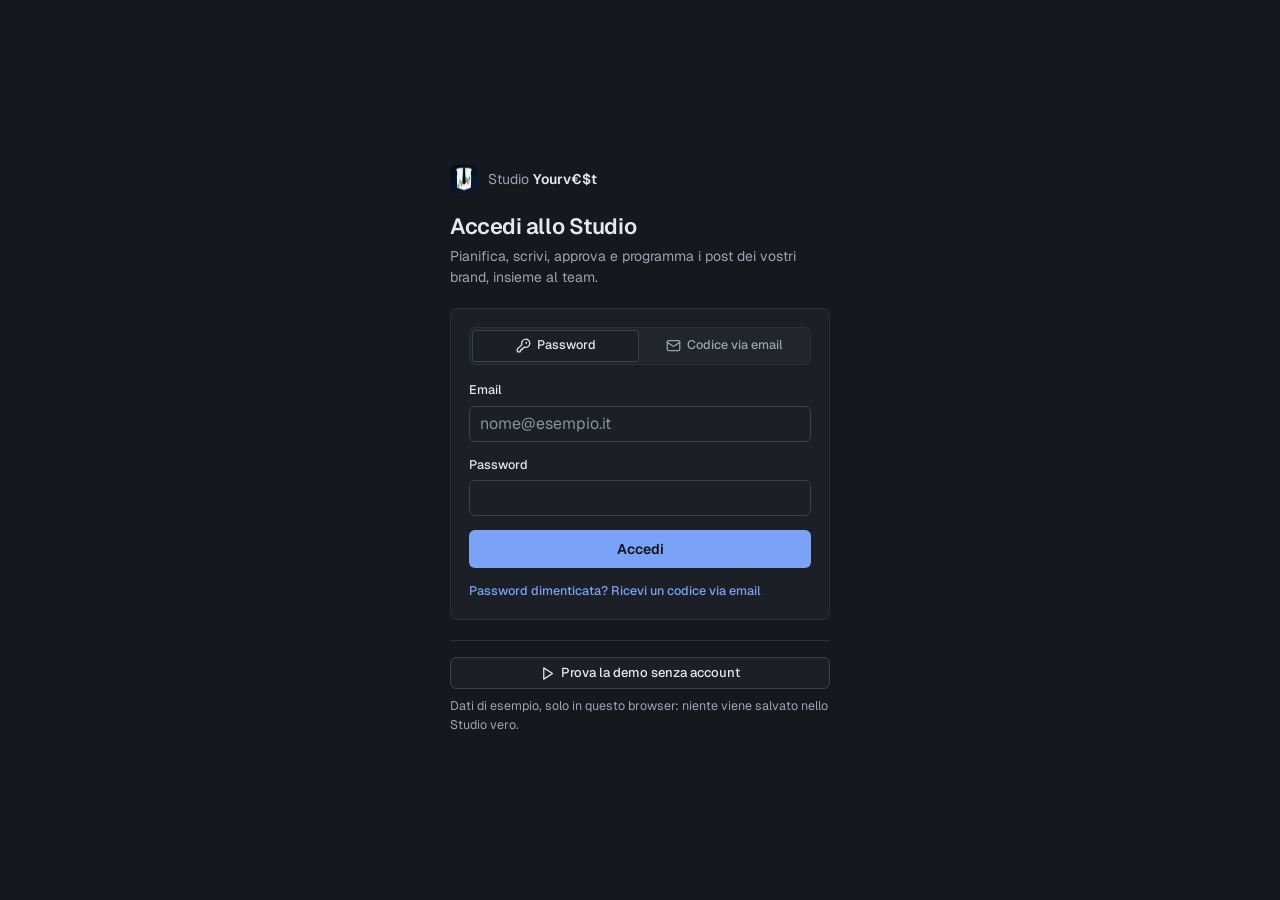
==== index.html @ f506b5c1 "Studio Yourvest web, build collegata a Supabase Co-Authored-By: Claude Opus 5.5 <noreply@anthropic.c" ====
<!doctype html>
<html lang="it">
  <head>
    <meta charset="UTF-8" />
    <meta name="viewport" content="width=device-width, initial-scale=1.0, viewport-fit=cover" />
    <meta name="theme-color" content="#16181d" />
    <meta name="color-scheme" content="dark light" />
    <link rel="icon" href="logo.png" />
    <link rel="preconnect" href="https://fonts.googleapis.com" />
    <link href="https://fonts.googleapis.com/css2?family=Geist:wght@400..700&family=Geist+Mono:wght@400..600&family=Fraunces:opsz,wght@9..144,600;9..144,700&family=Nunito:wght@400;600;700;800&family=JetBrains+Mono:wght@400;600;700&display=swap" rel="stylesheet" />
    <title>Studio Yourv€$t</title>
    <script type="module" crossorigin src="./app.js"></script>
    <link rel="stylesheet" crossorigin href="./app.css">
  </head>
  <body>
    <div id="root"></div>
  </body>
</html>
---- app.css ----
:root{--accent: #3558d6;--accent-d: #7aa2f7;--bg: #f7f7f5;--surface: #ffffff;--sunk: #f0f0ed;--line: #e3e3de;--line-strong: #cdcdc6;--fg: #16181d;--muted: #5c616b;--faint: #676c76;--ok: #17773f;--ok-soft: #e6f3ea;--warn: #8a5a00;--warn-soft: #fbf1dc;--bad: #b4233a;--bad-soft: #fbe7ea;--info: #17638f;--info-soft: #e4f1f8;--rev: #6541c9;--rev-soft: #eee9fb;--ink: #16181d;--ink-fg: #ffffff;--shadow: none;--shadow-pop: 0 12px 32px rgba(22, 24, 29, .14);--ui: "Geist", system-ui, -apple-system, "Segoe UI", sans-serif;--head: var(--ui);--mono: "Geist Mono", ui-monospace, "SF Mono", Menlo, monospace;--r: 8px;--r-sm: 6px;--pad: 18px;--gap: 14px;--ease: cubic-bezier(.16, 1, .3, 1);--primary: var(--accent);--primary-hover: color-mix(in srgb, var(--accent) 86%, #000);--primary-soft: color-mix(in srgb, var(--accent) 9%, var(--surface));--primary-ink: #ffffff;color-scheme:light}:root[data-accent=viola]{--accent: #6d4fe6;--accent-d: #b4a0f8 }:root[data-accent=verde]{--accent: #0b7850;--accent-d: #6fcf9f }:root[data-accent=corallo]{--accent: #bd3c28;--accent-d: #f4907c }:root[data-accent=ardesia]{--accent: #566377;--accent-d: #a9b4c6 }@media(prefers-color-scheme:dark){:root:not([data-theme=light]){--bg: #16181d;--surface: #1c1f25;--sunk: #22252b;--line: #2b2f37;--line-strong: #3b404b;--fg: #e6e8ec;--muted: #9da3ae;--faint: #8b919c;--ok: #9ece6a;--ok-soft: #1f2a1c;--warn: #e0af68;--warn-soft: #2c2619;--bad: #f7768e;--bad-soft: #311d23;--info: #7dcfff;--info-soft: #17272f;--rev: #bb9af7;--rev-soft: #272036;--ink: #e6e8ec;--ink-fg: #16181d;--shadow-pop: 0 16px 40px rgba(0, 0, 0, .5);--primary: var(--accent-d);--primary-hover: color-mix(in srgb, var(--accent-d) 86%, #fff);--primary-soft: color-mix(in srgb, var(--accent-d) 16%, var(--surface));--primary-ink: #111318;color-scheme:dark}}:root[data-theme=dark]{--bg: #16181d;--surface: #1c1f25;--sunk: #22252b;--line: #2b2f37;--line-strong: #3b404b;--fg: #e6e8ec;--muted: #9da3ae;--faint: #8b919c;--ok: #9ece6a;--ok-soft: #1f2a1c;--warn: #e0af68;--warn-soft: #2c2619;--bad: #f7768e;--bad-soft: #311d23;--info: #7dcfff;--info-soft: #17272f;--rev: #bb9af7;--rev-soft: #272036;--ink: #e6e8ec;--ink-fg: #16181d;--shadow-pop: 0 16px 40px rgba(0, 0, 0, .5);--primary: var(--accent-d);--primary-hover: color-mix(in srgb, var(--accent-d) 86%, #fff);--primary-soft: color-mix(in srgb, var(--accent-d) 16%, var(--surface));--primary-ink: #111318;color-scheme:dark}:root[data-font=editoriale]{--head: "Fraunces", Georgia, serif }:root[data-font=arrotondato]{--ui: "Nunito", system-ui, sans-serif;--head: "Nunito", system-ui, sans-serif }:root[data-font=mono]{--ui: "JetBrains Mono", ui-monospace, monospace;--head: "JetBrains Mono", ui-monospace, monospace }:root[data-radius=netto]{--r: 3px;--r-sm: 2px }:root[data-radius=morbido]{--r: 14px;--r-sm: 10px }:root[data-density=compatto]{--pad: 13px;--gap: 10px }[hidden]{display:none!important}*{box-sizing:border-box}html,body,#root{height:100%}body{margin:0;background:var(--bg);color:var(--fg);font:14px/1.5 var(--ui);font-variant-numeric:tabular-nums;-webkit-font-smoothing:antialiased}button,input,select,textarea{font:inherit;color:inherit}a{color:var(--primary)}h1,h2,h3{margin:0;text-wrap:balance}.app{display:grid;grid-template-columns:208px minmax(0,1fr);min-height:100%}.app.collapsed{grid-template-columns:57px minmax(0,1fr)}.side{position:sticky;top:0;height:100vh;height:100dvh;overflow-y:auto;background:var(--bg);color:var(--fg);border-right:1px solid var(--line);display:flex;flex-direction:column;padding:0 8px 0 max(8px,env(safe-area-inset-left,0px))}.side .logo{display:flex;align-items:center;gap:9px;flex:none;height:48px;margin:0 -8px;padding:0 8px 0 14px;border-bottom:1px solid var(--line);font-size:13.5px;white-space:nowrap}.side .logo img{width:22px;height:22px;border-radius:5px;flex:none}.side .logo b{font-weight:400;color:var(--muted)}.side .logo b span{font-weight:600;color:var(--fg)}.side .logo .collapse{margin-left:auto}.ws{margin:8px 0 2px}.ws-btn{display:flex;align-items:center;gap:9px;width:100%;height:36px;padding:0 8px 0 6px;border:1px solid var(--line);border-radius:var(--r-sm);background:var(--surface);color:var(--fg);font-weight:600;font-size:13px;cursor:pointer;text-align:left;transition:border-color .12s}.ws-btn:hover,.ws-btn[aria-expanded=true]{border-color:var(--line-strong)}.ws-btn .wsname{flex:1;min-width:0;overflow:hidden;text-overflow:ellipsis;white-space:nowrap}.ws-btn>svg{color:var(--faint);flex:none}.ws .pop{position:fixed;left:max(8px,env(safe-area-inset-left,0px));top:calc(96px + env(safe-area-inset-top,0px));width:248px;min-width:0}.av{display:inline-grid;place-items:center;flex:none;border-radius:5px;overflow:hidden;color:#fff;font-size:11px;font-weight:700;line-height:1}.av img{width:100%;height:100%;object-fit:cover}.side nav{display:grid;gap:1px}.side .sec{font-size:10.5px;font-weight:600;letter-spacing:.09em;text-transform:uppercase;color:var(--faint);padding:16px 8px 6px}.side a.nav{display:flex;align-items:center;gap:10px;height:30px;padding:0 8px;border-radius:var(--r-sm);color:var(--muted);text-decoration:none;font-weight:500;font-size:13px;white-space:nowrap;transition:background-color .12s,color .12s}.side a.nav:hover,.side a.nav[aria-current=page]{background:var(--sunk);color:var(--fg)}.side a.nav svg{flex:none;width:16px;height:16px}.side a.nav[aria-current=page] svg{color:var(--primary)}.side a.nav:focus-visible{outline-offset:-2px}.side a.nav .count{margin-left:auto;display:inline-flex;align-items:center;gap:5px;font:500 11px var(--mono);color:var(--warn)}.side a.nav .count:before{content:"";width:6px;height:6px;border-radius:50%;background:var(--warn)}.side .foot{margin-top:auto;padding-top:16px;display:grid}.side .usage{margin:8px -8px 0;padding:12px 16px 14px;border-top:1px solid var(--line);display:grid;gap:8px;font-size:12px;color:var(--muted)}.side .usage .row1{display:flex;align-items:center;justify-content:space-between;gap:8px}.side .usage .row1 b{font:500 12px var(--mono);color:var(--fg)}.side .usage .link{font-size:12px}.app.collapsed .side .label,.app.collapsed .side .sec,.app.collapsed .side .usage,.app.collapsed .side .logo b,.app.collapsed .side .logo img,.app.collapsed .ws-btn>svg,.app.collapsed .ws-btn .wsname{display:none}.app.collapsed .side .logo{padding:0;justify-content:center}.app.collapsed .side .logo .collapse{margin:0}.app.collapsed .side a.nav,.app.collapsed .ws-btn{justify-content:center;padding:0}.app.collapsed .ws-btn{border-color:transparent;background:none}.app.collapsed .side nav{padding-top:8px}.app.collapsed .side a.nav .count{position:absolute;margin:-14px 0 0 18px}.app.collapsed .side a.nav{position:relative}.main{min-width:0;min-height:100vh;min-height:100dvh;display:flex;flex-direction:column}.topbar{position:sticky;top:0;z-index:30;display:flex;align-items:center;gap:12px;flex:none;height:48px;padding:0 max(16px,env(safe-area-inset-right,0px)) 0 24px;background:var(--bg);border-bottom:1px solid var(--line)}.topbar .tb-right{flex:1 1 0;display:flex;align-items:center;justify-content:flex-end;gap:4px;min-width:0}.topbar .newpost{margin-right:6px}.crumbs{flex:1 1 0;display:flex;align-items:center;gap:8px;font-size:13px;color:var(--muted);min-width:0;white-space:nowrap}.crumbs .sep{color:var(--line-strong)}.crumbs b{color:var(--fg);font-weight:500;overflow:hidden;text-overflow:ellipsis}.crumb{font-weight:500;color:var(--muted);font-size:12.5px;margin-bottom:-4px}.crumb b{color:var(--fg);font-weight:500}.search-btn{display:inline-flex;align-items:center;gap:8px;flex:0 1 380px;min-width:0;height:30px;padding:0 6px 0 10px;border:1px solid var(--line);border-radius:var(--r-sm);background:var(--surface);color:var(--faint);font-size:13px;cursor:pointer;text-align:left;transition:border-color .12s,color .12s}.search-btn:hover{border-color:var(--line-strong);color:var(--muted)}.search-btn svg{flex:none}.search-btn .lbl{flex:1;min-width:0;overflow:hidden;text-overflow:ellipsis;white-space:nowrap}@media(max-width:900px){.search-btn{flex:none;width:30px;padding:0;justify-content:center;border-color:transparent;background:transparent;color:var(--muted)}.search-btn .lbl,.search-btn .kbd{display:none}}.sysline{display:flex;align-items:center;gap:8px;flex:none;min-height:32px;padding:4px 24px;border-bottom:1px solid var(--line);font-size:12px;color:var(--muted)}.sysline:before{content:"";width:6px;height:6px;border-radius:50%;background:var(--info);flex:none}.sysline.warn:before{background:var(--warn)}.sysline.bad:before{background:var(--bad)}.sysline b{color:var(--fg);font-weight:500}.sysline .btn{margin-left:auto}.content{padding:24px 24px 80px;display:grid;align-content:start;gap:var(--gap);max-width:1320px;width:100%}.content.flush{flex:1;display:flex;flex-direction:column;padding:0;max-width:none;gap:0}.icon-btn{position:relative;display:inline-grid;place-items:center;flex:none;width:30px;height:30px;border-radius:var(--r-sm);border:0;background:transparent;cursor:pointer;color:var(--muted);transition:background-color .12s,color .12s}.icon-btn:hover,.icon-btn[aria-expanded=true]{background:var(--sunk);color:var(--fg)}.icon-btn .dot{position:absolute;top:0;right:-1px;min-width:14px;height:14px;border-radius:var(--r-sm);background:var(--bad);color:var(--bg);font:600 9.5px/14px var(--mono);text-align:center;padding:0 3px;box-shadow:0 0 0 2px var(--bg)}.user-chip{display:flex;align-items:center;gap:8px;height:32px;margin-left:4px;padding:0 8px 0 4px;border:0;border-radius:var(--r-sm);background:none;color:var(--fg);font-size:13px;font-weight:500;cursor:pointer;text-align:left;transition:background-color .12s}.user-chip:hover,.user-chip[aria-expanded=true]{background:var(--sunk)}.user-chip .av{width:24px;height:24px;border-radius:50%;background:var(--sunk);color:var(--fg);box-shadow:inset 0 0 0 1px var(--line-strong);font-weight:600}.pop{position:absolute;z-index:60;background:var(--surface);color:var(--fg);border:1px solid var(--line);border-radius:var(--r);box-shadow:var(--shadow-pop);padding:6px;min-width:250px}.pop.right{right:0}.pop .head{padding:8px 10px 10px;border-bottom:1px solid var(--line);margin-bottom:6px}.pop .head small{display:block;color:var(--muted)}.pop .grp{font-size:11px;color:var(--faint);padding:8px 10px 4px}.pop button.it{display:flex;width:100%;align-items:center;gap:10px;padding:8px 10px;border:0;background:none;border-radius:var(--r-sm);cursor:pointer;text-align:left;color:var(--fg)}.pop button.it:hover{background:var(--sunk)}.pop button.it .r{margin-left:auto;color:var(--muted);font-size:12px}.pop hr{border:0;border-top:1px solid var(--line);margin:6px 0}.anchor{position:relative}.phead{display:flex;gap:16px;align-items:flex-end;justify-content:space-between;flex-wrap:wrap;padding:10px 2px 6px}.phead h1{font-size:28px;font-weight:750;letter-spacing:-.6px;margin-top:6px;line-height:1.15}.phead p{margin:6px 0 0;color:var(--muted);max-width:72ch;font-size:14.5px}.phead .meta{display:flex;gap:8px;flex-wrap:wrap;margin-top:10px;color:var(--muted);font-size:12.5px}.eyebrow{font-size:11.5px;font-weight:700;letter-spacing:.12em;text-transform:uppercase;color:var(--primary)}.actions{display:flex;gap:8px;flex-wrap:wrap;align-items:center}.card{background:var(--surface);color:var(--fg);border:1px solid var(--line);border-radius:var(--r);padding:20px;box-shadow:var(--shadow);min-width:0}.card>h2,.ctitle{font-size:16.5px;font-weight:700;display:flex;align-items:center;gap:8px;letter-spacing:-.2px}.kpi{display:grid;gap:6px;align-content:start}.kpi .top{display:flex;justify-content:space-between;align-items:flex-start;gap:8px;color:var(--muted);font-weight:500;font-size:13px}.kpi b{font-size:30px;font-weight:800;letter-spacing:-.8px;line-height:1.1}.kpi small{color:var(--muted);font-size:12px}.ico{display:inline-grid;place-items:center;width:34px;height:34px;border-radius:var(--r-sm);flex:none;background:var(--primary-soft);color:var(--primary)}.ico.ok{background:var(--ok-soft);color:var(--ok)}.ico.warn{background:var(--warn-soft);color:var(--warn)}.ico.bad{background:var(--bad-soft);color:var(--bad)}.ico.info{background:var(--info-soft);color:var(--info)}.ico.gray{background:var(--sunk);color:var(--muted)}.tl{display:grid}.tl .ev{display:grid;grid-template-columns:36px minmax(0,1fr) auto;gap:12px;align-items:center;padding:12px 2px;border-bottom:1px solid var(--line)}.tl .ev:last-child{border-bottom:0}.tl .ev .t{font-weight:600;overflow-wrap:anywhere}.tl .ev .m{color:var(--muted);font-size:12.5px}.tl .ev .d{text-align:right;font-size:12.5px;color:var(--muted);white-space:nowrap}.tl .ev .d b{display:block;color:var(--fg);font-weight:600}.styles{display:grid;grid-template-columns:repeat(auto-fill,minmax(170px,1fr));gap:8px}.style{text-align:left;border:1px solid var(--line);background:var(--surface);color:var(--fg);border-radius:var(--r);padding:10px 12px;cursor:pointer;display:grid;gap:2px}.style:hover{border-color:var(--line-strong)}.style.on{border-color:var(--primary);background:var(--primary-soft);box-shadow:0 0 0 1px var(--primary) inset}.style b{font-size:13.5px;display:flex;gap:6px;align-items:center}.style span{font-size:12px;color:var(--muted);line-height:1.35}.tip{background:var(--sunk);border-radius:var(--r-sm);padding:9px 12px;font-size:12.5px;color:var(--muted)}.kv{display:flex;justify-content:space-between;gap:12px;align-items:center;padding:11px 12px;background:var(--sunk);border-radius:var(--r-sm);font-size:13.5px}.kv b{text-align:right}.av-c{width:34px;height:34px;border-radius:50%;display:grid;place-items:center;background:var(--primary-soft);color:var(--primary);font-weight:700;flex:none}.qa{display:grid;grid-template-columns:repeat(4,minmax(0,1fr));gap:12px}.qa button{display:flex;gap:12px;align-items:center;text-align:left;border:1px solid var(--line);background:var(--surface);color:var(--fg);border-radius:var(--r);padding:14px;cursor:pointer;box-shadow:var(--shadow)}.qa button:hover{border-color:var(--primary)}.qa button small{display:block;color:var(--muted);font-size:12px;font-weight:500}.wstrip{display:grid;grid-template-columns:repeat(7,minmax(0,1fr));gap:8px}.wstrip .day{border:1px solid var(--line);border-radius:var(--r);padding:8px;min-height:96px;display:flex;flex-direction:column;gap:5px;background:var(--surface);cursor:pointer;text-align:left;color:var(--fg)}.wstrip .day:hover{border-color:var(--primary)}.wstrip .day .h{display:flex;justify-content:space-between;font-size:11.5px;font-weight:700;color:var(--muted);text-transform:uppercase;letter-spacing:.05em}.wstrip .day.today .h{color:var(--primary)}.wstrip .day .p{font-size:11.5px;line-height:1.3;padding:4px 6px;border-radius:var(--r-sm);background:var(--info-soft);color:var(--info);overflow:hidden;display:-webkit-box;-webkit-line-clamp:2;-webkit-box-orient:vertical}.wstrip .day .p.published{background:var(--ok-soft);color:var(--ok)}.wstrip .day .p.attention{background:var(--warn-soft);color:var(--warn)}.wstrip .day .p.draft{background:var(--sunk);color:var(--muted)}.trend{width:100%;height:170px;display:block}.trend .grid-l{stroke:var(--line)}.trend .ln{fill:none;stroke:var(--primary);stroke-width:2.5}.trend .ar{fill:var(--primary);opacity:.1}.trend .pt{fill:var(--surface);stroke:var(--primary);stroke-width:2}.trend text{fill:var(--muted);font-size:11px}.chead{display:flex;align-items:center;justify-content:space-between;gap:10px;margin-bottom:12px;flex-wrap:wrap}.sub{color:var(--muted);font-size:12.5px;margin:2px 0 0}.step{display:inline-grid;place-items:center;width:22px;height:22px;border-radius:50%;background:var(--primary-soft);color:var(--primary);font-size:12px;font-weight:700;flex:none}.grid{display:grid;gap:16px}.g2{grid-template-columns:repeat(2,minmax(0,1fr))}.g3{grid-template-columns:repeat(3,minmax(0,1fr))}.g4{grid-template-columns:repeat(4,minmax(0,1fr))}.split{display:grid;grid-template-columns:minmax(0,1.35fr) minmax(320px,1fr);gap:16px;align-items:start}.sticky{position:sticky;top:72px}.stack{display:grid;gap:12px;align-content:start}.row{display:flex;gap:8px;align-items:center;flex-wrap:wrap}.between{justify-content:space-between}.muted{color:var(--muted)}.faint{color:var(--faint)}.small{font-size:12.5px}.tiny{font-size:11.5px}.bold{font-weight:700}.mono{font-family:ui-monospace,SF Mono,Menlo,monospace;font-size:12px}.ellipsis{white-space:nowrap;overflow:hidden;text-overflow:ellipsis;min-width:0}.btn{display:inline-flex;align-items:center;justify-content:center;gap:7px;border:1px solid var(--line-strong);background:var(--surface);color:var(--fg);border-radius:var(--r-sm);padding:7px 13px;font-weight:600;font-size:13.5px;cursor:pointer;white-space:nowrap;text-decoration:none}.btn:hover{border-color:var(--faint);background:var(--sunk)}.btn.primary{background:var(--primary);border-color:var(--primary);color:var(--primary-ink)}.btn.primary:hover{background:var(--primary-hover);border-color:var(--primary-hover)}.btn.ghost{border-color:transparent;background:transparent;color:var(--primary)}.btn.ghost:hover{background:var(--primary-soft)}.btn.danger{color:var(--bad)}.btn.sm{padding:4px 10px;font-size:12.5px}.btn.lg{padding:10px 16px;font-size:14.5px}.btn.block{width:100%}.btn:disabled{opacity:.5;cursor:not-allowed}.link{border:0;background:none;color:var(--primary);cursor:pointer;padding:0;font-weight:600;display:inline-flex;gap:4px;align-items:center;text-decoration:none}.field{display:grid;gap:6px}.field>label,.flabel{font-weight:600;font-size:13px;display:flex;justify-content:space-between;gap:8px}.hint{color:var(--muted);font-size:12px}.input{width:100%;border:1px solid var(--line-strong);background:var(--surface);color:var(--fg);border-radius:var(--r-sm);padding:8px 11px;outline:none}.input:focus{border-color:var(--primary);box-shadow:0 0 0 3px var(--primary-soft)}textarea.input{min-height:120px;resize:vertical;line-height:1.5}.counter{font-size:12px;color:var(--faint);text-align:right}.counter.over{color:var(--bad);font-weight:700}input[type=range]{width:100%;accent-color:var(--primary)}input[type=color]{width:36px;height:30px;border:1px solid var(--line-strong);border-radius:var(--r-sm);padding:2px;background:var(--surface)}.chips{display:flex;gap:8px;flex-wrap:wrap}.chip{display:inline-flex;align-items:center;gap:6px;border:1px solid var(--line);background:var(--surface);border-radius:999px;padding:5px 12px;font-size:13px;font-weight:600;cursor:pointer;color:var(--fg)}.chip:hover{border-color:var(--line-strong)}.chip .n{color:var(--faint);font-weight:500}.chip.on{background:var(--ink);border-color:var(--ink);color:var(--ink-fg)}.chip.on .n{color:inherit;opacity:.75}.chip.sel{background:var(--primary-soft);border-color:var(--primary);color:var(--primary)}.seg{display:inline-flex;background:var(--sunk);border:1px solid var(--line);border-radius:var(--r-sm);padding:3px;gap:2px;flex-wrap:wrap}.seg button{border:0;background:transparent;padding:5px 12px;border-radius:var(--r-sm);font-weight:600;font-size:13px;cursor:pointer;color:var(--muted);display:inline-flex;gap:6px;align-items:center}.seg button.on{background:var(--surface);color:var(--fg);box-shadow:var(--shadow)}.seg.solid button.on{background:var(--primary);color:var(--primary-ink)}.seg.ink button.on{background:var(--ink);color:var(--ink-fg)}.tabs{display:flex;gap:4px;border-bottom:1px solid var(--line);overflow-x:auto}.tabs button{border:0;background:none;padding:9px 12px;font-weight:600;color:var(--muted);cursor:pointer;border-bottom:2px solid transparent;display:inline-flex;gap:6px;align-items:center;white-space:nowrap}.tabs button.on{color:var(--fg);border-color:var(--primary)}.tabs .n{background:var(--sunk);border-radius:999px;padding:0 7px;font-size:11.5px}.badge{display:inline-flex;align-items:center;gap:5px;font-size:11.5px;font-weight:700;padding:2px 9px;border-radius:999px;white-space:nowrap}.b-draft{background:var(--sunk);color:var(--muted)}.b-scheduled{background:var(--info-soft);color:var(--info)}.b-published{background:var(--ok-soft);color:var(--ok)}.b-attention{background:var(--warn-soft);color:var(--warn)}.b-stopped{background:var(--bad-soft);color:var(--bad)}.b-review{background:var(--rev-soft);color:var(--rev)}.tag{display:inline-flex;align-items:center;gap:6px;font-size:12.5px;font-weight:600;color:var(--fg);white-space:nowrap}.tag i{width:9px;height:9px;border-radius:3px;flex:none}.tag.sm{font-size:11.5px;color:var(--muted)}.pcard.review{border-color:var(--rev)}.mchip.review,.wstrip .day .p.review{background:var(--rev-soft);color:var(--rev)}.pcard[draggable=true],.mchip[draggable=true]{cursor:grab}.wcol.drop,.mcell.drop{outline:2px dashed var(--primary);outline-offset:-2px;background:var(--primary-soft)}.fbar{display:flex;gap:8px;flex-wrap:wrap;align-items:center}.fbar select{width:auto;min-width:140px;padding:6px 10px;font-size:13px}.fbar .count{margin-left:auto;color:var(--muted);font-size:12.5px}.tbl-wrap{overflow-x:auto;border:1px solid var(--line);border-radius:var(--r)}table.tbl{width:100%;border-collapse:collapse;font-size:13px;min-width:780px}.tbl th{text-align:left;font-size:11.5px;font-weight:700;letter-spacing:.05em;text-transform:uppercase;color:var(--muted);background:var(--sunk);padding:9px 12px;white-space:nowrap;position:sticky;top:0}.tbl th button{all:unset;cursor:pointer}.tbl td{padding:10px 12px;border-top:1px solid var(--line);vertical-align:middle}.tbl tr:hover td{background:color-mix(in srgb,var(--primary-soft) 45%,transparent)}.tbl .txt{max-width:300px;min-width:160px;overflow:hidden;text-overflow:ellipsis;white-space:nowrap;font-weight:600;cursor:pointer}.tbl .num{text-align:right;font-variant-numeric:tabular-nums}.bulk{position:sticky;bottom:16px;z-index:20;display:flex;gap:8px;align-items:center;flex-wrap:wrap;background:var(--ink);color:var(--ink-fg);border-radius:var(--r);padding:8px 10px 8px 16px;box-shadow:var(--shadow-pop)}.bulk .btn{background:transparent;color:var(--ink-fg);border-color:color-mix(in srgb,var(--ink-fg) 30%,transparent)}.bulk .btn:hover{background:color-mix(in srgb,var(--ink-fg) 12%,transparent)}.bulk select{background:transparent;color:var(--ink-fg);border-color:color-mix(in srgb,var(--ink-fg) 30%,transparent);width:auto;max-width:160px;padding:4px 8px;font-size:12.5px}.bulk select option{color:#111}.cmt{display:grid;grid-template-columns:30px minmax(0,1fr);gap:10px}.cmt .av-c{width:30px;height:30px;font-size:12px}.cmt .bub{background:var(--sunk);border-radius:4px 12px 12px;padding:8px 11px;font-size:13px;white-space:pre-wrap;overflow-wrap:anywhere}.cmt .who{font-size:12px;color:var(--muted);margin-bottom:3px}.camp{border:1px solid var(--line);border-left-width:1px;border-radius:var(--r);padding:16px;background:var(--surface);display:grid;gap:10px;box-shadow:var(--shadow)}.camp .bar{height:4px;margin:-16px -16px 4px;border-radius:14px 14px 0 0}.camp .nums{display:grid;grid-template-columns:repeat(3,minmax(0,1fr));gap:8px}.camp .nums>span{background:var(--sunk);border-radius:var(--r-sm);padding:8px 10px;display:grid}.camp .nums b{font-size:17px}.camp .nums span{font-size:11.5px;color:var(--muted)}.delta{font-size:12px;font-weight:700;border-radius:999px;padding:1px 7px}.delta.up{background:var(--ok-soft);color:var(--ok)}.delta.down{background:var(--bad-soft);color:var(--bad)}.delta.flat{background:var(--sunk);color:var(--muted)}.heat{display:grid;grid-template-columns:34px repeat(6,minmax(0,1fr));gap:3px;font-size:11px;color:var(--muted)}.heat i{display:block;height:26px;border-radius:5px;background:var(--sunk)}.cmdk{position:fixed;top:0;right:0;bottom:0;left:0;z-index:95;background:#0a0c1273;display:grid;justify-items:center;align-items:start;padding:12vh 16px 16px}.cmdk .box{width:min(620px,100%);background:var(--surface);color:var(--fg);border-radius:var(--r);box-shadow:var(--shadow-pop);overflow:hidden;border:1px solid var(--line)}.cmdk input{width:100%;border:0;border-bottom:1px solid var(--line);padding:16px 18px;font-size:16px;outline:none;background:transparent}.cmdk .res{max-height:52vh;overflow:auto;padding:6px}.cmdk .grp{font-size:11px;font-weight:700;letter-spacing:.08em;text-transform:uppercase;color:var(--faint);padding:10px 12px 4px}.cmdk button.it{display:flex;width:100%;gap:10px;align-items:center;padding:9px 12px;border:0;background:none;border-radius:var(--r-sm);cursor:pointer;text-align:left;color:var(--fg)}.cmdk button.it.on{background:var(--primary-soft);color:var(--primary)}.cmdk button.it .r{margin-left:auto;color:var(--muted);font-size:12px}@media print{.side,.topbar,.checklist,.toasts,.no-print,.notice{display:none!important}.app{display:block}.content{padding:0}.card{break-inside:avoid;box-shadow:none}}.net-dot{display:inline-grid;place-items:center;width:18px;height:18px;border-radius:5px;color:#fff;font-size:9.5px;font-weight:800;flex:none}.notice{display:flex;gap:12px;align-items:center;justify-content:space-between;flex-wrap:wrap;border-radius:var(--r);padding:12px 16px}.notice.warn{background:var(--warn-soft);color:var(--warn)}.notice.info{background:var(--info-soft);color:var(--info)}.notice.ok{background:var(--ok-soft);color:var(--ok)}.notice.bad{background:var(--bad-soft);color:var(--bad)}.checks{display:grid;gap:6px;margin:0;padding:0;list-style:none;font-size:13px}.checks li{display:flex;gap:8px;align-items:flex-start;padding:7px 10px;border-radius:var(--r-sm)}.checks li.ok{background:var(--ok-soft);color:var(--ok)}.checks li.warn{background:var(--warn-soft);color:var(--warn)}.checks li.bad{background:var(--bad-soft);color:var(--bad)}.checks li svg{flex:none;margin-top:2px}.empty{border:1.5px dashed var(--line-strong);border-radius:var(--r);padding:26px 18px;text-align:center;color:var(--muted);display:grid;gap:8px;justify-items:center}.empty b{color:var(--fg)}.list{display:grid;gap:8px}.lrow{display:grid;grid-template-columns:44px 48px minmax(0,1fr) auto;gap:12px;align-items:center;padding:8px 10px;border:1px solid var(--line);border-radius:var(--r-sm);background:var(--surface);color:var(--fg);cursor:pointer;text-align:left;width:100%}.lrow:hover{border-color:var(--primary)}.lrow.notime{grid-template-columns:48px minmax(0,1fr) auto}.lrow.two{grid-template-columns:minmax(0,1fr) auto}.lrow.two>span:first-child{min-width:0;overflow:hidden;text-overflow:ellipsis;white-space:nowrap}.beat{display:grid;grid-template-columns:28px minmax(0,1fr) 64px auto;gap:10px;align-items:start;border:1px solid var(--line);border-radius:var(--r-sm);padding:10px}.beat .sec{font-weight:800;color:var(--primary);font-size:12px;text-align:right;padding-top:8px}.share-prev{display:flex;gap:8px;flex-wrap:wrap}.share-prev a{display:inline-flex;align-items:center;gap:6px;padding:7px 12px;border-radius:999px;color:#fff;font-weight:700;font-size:13px;text-decoration:none}.lrow .time{font-weight:700;font-size:13px}.thumb{width:48px;height:48px;border-radius:var(--r-sm);background:var(--sunk);object-fit:cover;display:grid;place-items:center;color:var(--faint)}.lrow .t{font-weight:600;display:block}.lrow .m{color:var(--muted);font-size:12px;display:flex;gap:6px;align-items:center;flex-wrap:wrap}.daygrp{display:flex;justify-content:space-between;align-items:center;padding:6px 2px;font-size:12px;font-weight:700;letter-spacing:.06em;text-transform:uppercase;color:var(--muted)}.daygrp span:last-child{text-transform:none;letter-spacing:0;font-weight:500}.toasts{position:fixed;top:calc(14px + env(safe-area-inset-top,0px));right:max(14px,env(safe-area-inset-right,0px));z-index:100;display:grid;gap:8px}.toast{position:relative;overflow:hidden;display:flex;gap:10px;align-items:center;background:var(--surface);color:var(--fg);border:1px solid var(--line);border-radius:var(--r-sm);box-shadow:var(--shadow-pop);padding:10px 14px 12px;min-width:260px;max-width:380px;font-weight:600}.toast .bar{position:absolute;left:0;bottom:0;height:3px;background:var(--ok);animation:drain 4s linear forwards}.toast.err .bar{background:var(--bad)}@keyframes drain{0%{width:100%}to{width:0}}.modal-bg{position:fixed;top:0;right:0;bottom:0;left:0;z-index:80;background:#0a0c1273;display:grid;place-items:center;padding:16px}.modal{background:var(--surface);color:var(--fg);border-radius:var(--r);box-shadow:var(--shadow-pop);width:min(720px,100%);max-height:calc(100vh - 32px);overflow:auto;padding:20px}.modal.wide{width:min(1100px,100%)}.mhead{display:flex;justify-content:space-between;align-items:center;gap:12px;margin-bottom:14px}.mhead h2{font-size:17px}.checklist{position:fixed;right:max(18px,env(safe-area-inset-right,0px));bottom:calc(18px + env(safe-area-inset-bottom,0px));z-index:40}.checklist .pillw{display:flex;align-items:center;gap:10px;background:var(--surface);color:var(--fg);border:1px solid var(--line);border-radius:999px;box-shadow:var(--shadow-pop);padding:6px 14px 6px 6px;cursor:pointer;text-align:left}.checklist .panel{position:absolute;right:0;bottom:52px;width:320px;max-width:calc(100vw - 32px);background:var(--surface);color:var(--fg);border:1px solid var(--line);border-radius:var(--r);box-shadow:var(--shadow-pop);padding:14px}.checklist .item{display:flex;gap:10px;align-items:flex-start;padding:8px 4px;border-bottom:1px solid var(--line)}.checklist .item:last-child{border:0}.checklist .item.done .txt{color:var(--muted);text-decoration:line-through}.pv{border:1px solid var(--line);border-radius:var(--r);background:var(--surface);color:var(--fg);overflow:hidden}.pv .ph{display:flex;justify-content:space-between;align-items:center;padding:8px 12px;border-bottom:1px solid var(--line);font-size:12.5px;font-weight:700;gap:8px}.pv .who{display:flex;gap:9px;align-items:center;padding:10px 12px}.pv .who .av{width:32px;height:32px;border-radius:50%;background:var(--ink);color:var(--ink-fg);display:grid;place-items:center;font-weight:800;overflow:hidden;flex:none}.pv .who .av img{width:100%;height:100%;object-fit:cover}.pv .who small{display:block;color:var(--muted);font-size:11.5px}.pv .txt{padding:0 12px 10px;white-space:pre-wrap;word-break:break-word;font-size:13px}.pv .imgs{display:grid;gap:2px;background:var(--sunk)}.pv .imgs img{width:100%;display:block;aspect-ratio:4/5;object-fit:cover}.pv .imgs.n2{grid-template-columns:1fr 1fr}.pv .acts{display:flex;gap:18px;padding:8px 12px;color:var(--muted);font-size:12.5px;border-top:1px solid var(--line)}.pv .more{color:var(--faint)}.calbar{display:flex;justify-content:space-between;align-items:center;gap:10px;flex-wrap:wrap}.week{display:grid;grid-template-columns:repeat(7,minmax(132px,1fr));gap:8px;min-width:960px}.scrollx{overflow-x:auto}.wcol{background:var(--surface);color:var(--fg);border:1px solid var(--line);border-radius:var(--r);padding:8px;display:flex;flex-direction:column;gap:6px;min-height:340px}.wcol h3{font-size:11.5px;font-weight:700;color:var(--muted);letter-spacing:.06em;text-transform:uppercase;display:flex;align-items:center;justify-content:space-between;padding:2px 2px 6px}.wcol h3 .d{display:inline-grid;place-items:center;min-width:26px;height:26px;border-radius:50%;color:var(--fg);font-size:14px;letter-spacing:0;margin-left:4px}.wcol.today h3 .d{background:var(--primary);color:var(--primary-ink)}.pcard{border:1px solid var(--info);border-radius:var(--r-sm);background:var(--surface);color:var(--fg);padding:6px;display:grid;gap:4px;text-align:left;cursor:pointer;width:100%}.pcard.draft{border-color:var(--faint)}.pcard.published{border-color:var(--ok)}.pcard.attention{border-color:var(--warn)}.pcard img{width:100%;aspect-ratio:1;object-fit:cover;border-radius:5px}.pcard .h{display:flex;justify-content:space-between;align-items:center;font-size:11.5px;font-weight:700;gap:4px}.pcard .t{font-size:12px;line-height:1.3;display:-webkit-box;-webkit-line-clamp:3;-webkit-box-orient:vertical;overflow:hidden}.slot{border:1.5px dashed var(--line-strong);border-radius:var(--r-sm);padding:8px;text-align:center;color:var(--muted);font-size:12.5px;font-weight:600;background:none;cursor:pointer}.slot.tall{flex:1;display:grid;place-items:center}.slot:hover{border-color:var(--primary);color:var(--primary)}.month{display:grid;grid-template-columns:repeat(7,minmax(110px,1fr));gap:6px;min-width:820px}.mhd{font-size:11.5px;font-weight:700;color:var(--muted);text-transform:uppercase;letter-spacing:.06em;padding:0 6px}.mcell{background:var(--surface);color:var(--fg);border:1px solid var(--line);border-radius:var(--r-sm);min-height:108px;padding:6px;display:flex;flex-direction:column;gap:4px}.mcell.out{opacity:.45}.mcell .d{font-size:12px;font-weight:700}.mcell.today .d{color:var(--primary)}.mchip{font-size:11px;padding:2px 6px;border-radius:var(--r-sm);background:var(--info-soft);color:var(--info);text-align:left;border:0;cursor:pointer;white-space:nowrap;overflow:hidden;text-overflow:ellipsis}.mchip.draft{background:var(--sunk);color:var(--muted)}.mchip.published{background:var(--ok-soft);color:var(--ok)}.mchip.attention{background:var(--warn-soft);color:var(--warn)}.tgrid{display:grid;grid-template-columns:repeat(auto-fill,minmax(190px,1fr));gap:16px}.tcard{display:grid;gap:7px;text-align:left;background:none;border:0;padding:0;color:var(--fg);align-content:start}.tcard .img{border-radius:var(--r);overflow:hidden;border:1px solid var(--line);background:var(--sunk);aspect-ratio:4/5;display:block;cursor:pointer;padding:0;width:100%}.tcard .img img{width:100%;height:100%;object-fit:cover;display:block;transition:transform .2s}.tcard .img:hover img{transform:scale(1.02)}.tcard .name{font-weight:700}.tcard .desc{color:var(--muted);font-size:12px;display:-webkit-box;-webkit-line-clamp:2;-webkit-box-orient:vertical;overflow:hidden}.looks{display:flex;gap:4px;flex-wrap:wrap}.looks button{font-size:11px;border:1px solid var(--line);background:var(--surface);border-radius:999px;padding:1px 8px;cursor:pointer;color:var(--muted)}.looks button.on{background:var(--primary-soft);color:var(--primary);border-color:var(--primary)}.hrow{display:grid;grid-auto-flow:column;grid-auto-columns:minmax(190px,220px);gap:16px;overflow-x:auto;padding-bottom:6px}.editor{display:grid;grid-template-columns:minmax(0,1.6fr) minmax(320px,1fr);gap:16px;align-items:start}.canvas-wrap{position:relative;background:var(--sunk);border-radius:var(--r-sm);padding:18px;display:grid;place-items:center;min-height:420px;-webkit-user-select:none;user-select:none}.canvas-wrap canvas{max-width:100%;max-height:64vh;box-shadow:0 10px 30px #0000002e;border-radius:4px;touch-action:none;cursor:default}.sel-box{position:absolute;border:2px solid var(--primary);border-radius:2px;pointer-events:none}.ftool{position:absolute;z-index:5;display:flex;align-items:center;gap:2px;background:var(--surface);color:var(--fg);border:1px solid var(--line);border-radius:var(--r-sm);box-shadow:var(--shadow-pop);padding:4px;white-space:nowrap;flex-wrap:wrap;max-width:calc(100% - 16px)}.ftool button,.ftool select{border:0;background:none;border-radius:var(--r-sm);padding:4px 6px;cursor:pointer;font-weight:700;font-size:12.5px;color:var(--fg);display:inline-flex;align-items:center}.ftool button:hover,.ftool button.on{background:var(--sunk)}.ftool .sep{width:1px;height:18px;background:var(--line);margin:0 3px}.ftool input[type=color]{width:24px;height:22px;border:0;padding:0;background:none}.ftool input.t{width:150px;border:1px solid var(--line);border-radius:var(--r-sm);padding:3px 6px;background:var(--surface)}.addbar{display:flex;gap:6px;flex-wrap:wrap;align-items:center;justify-content:space-between}.swatch{display:grid;justify-items:center;gap:4px;font-size:11.5px;text-align:center}.swatch i{width:42px;height:42px;border-radius:50%;border:1px solid var(--line);display:block}.filerow{display:flex;gap:12px;align-items:center;border:1px solid var(--line);border-radius:var(--r-sm);padding:10px 12px;flex-wrap:wrap}.pdf{width:36px;height:42px;border-radius:var(--r-sm);background:#c5221f;color:#fff;display:grid;place-items:center;font-size:10px;font-weight:800;flex:none}.progress{height:6px;background:var(--sunk);border-radius:999px;overflow:hidden}.progress i{display:block;height:100%;background:var(--primary);transition:width .3s}.lib{display:grid;grid-template-columns:repeat(auto-fill,minmax(140px,1fr));gap:10px}.libitem{position:relative;border:2px solid transparent;border-radius:var(--r-sm);overflow:hidden;background:var(--sunk);color:var(--fg);cursor:pointer;padding:0}.libitem img{width:100%;aspect-ratio:1;object-fit:cover;display:block}.libitem.on{border-color:var(--primary)}.libitem .cap{font-size:11.5px;padding:5px 7px;text-align:left;background:var(--surface);white-space:nowrap;overflow:hidden;text-overflow:ellipsis}.chat{display:grid;gap:12px;align-content:start}.msg{max-width:85%;padding:10px 13px;border-radius:var(--r);white-space:pre-wrap;word-break:break-word}.msg.u{justify-self:end;background:var(--primary);color:var(--primary-ink);border-bottom-right-radius:4px}.msg.a{justify-self:start;background:var(--sunk);color:var(--fg);border-bottom-left-radius:4px}.bars{display:flex;align-items:flex-end;gap:8px;height:170px;padding-top:10px}.bars .b{flex:1;display:flex;flex-direction:column;gap:4px;align-items:center;justify-content:flex-end;height:100%;font-size:11px;color:var(--muted)}.bars .b i{width:100%;max-width:38px;background:var(--primary);border-radius:6px 6px 2px 2px;display:block;min-height:2px}.bars .b span.v{font-weight:700;color:var(--fg)}.hbar{display:grid;grid-template-columns:130px 1fr 36px;gap:10px;align-items:center;font-size:13px}.hbar .track{background:var(--sunk);border-radius:999px;height:10px;overflow:hidden}.hbar i{display:block;height:10px;border-radius:999px;background:var(--primary)}.stat{display:grid;gap:2px}.stat b{font-size:26px;font-weight:800;letter-spacing:-.5px}.stat span{color:var(--muted);font-size:12.5px}pre.code{background:var(--sunk);color:var(--fg);border:1px solid var(--line);border-radius:var(--r-sm);padding:12px;overflow-x:auto;font-size:12px;margin:0;white-space:pre-wrap;word-break:break-all}.phone{width:330px;max-width:100%;margin:0 auto;border:10px solid #111;border-radius:36px;overflow:hidden;background:var(--surface)}.tele{position:fixed;top:0;right:0;bottom:0;left:0;z-index:90;background:#000;color:#fff;display:grid;grid-template-rows:auto 1fr}.tele .tbar{display:flex;gap:10px;align-items:center;padding:10px 16px;padding-top:calc(10px + env(safe-area-inset-top,0px));background:#111;flex-wrap:wrap}.tele .tbar .btn{background:#222;color:#fff;border-color:#333}.tele .scroll{overflow:hidden;position:relative}.tele .text{position:absolute;left:0;right:0;padding:45vh 8vw;font-size:clamp(28px,5vw,56px);line-height:1.35;font-weight:700;text-align:center;white-space:pre-wrap}.tele.mirror .text{transform:scaleX(-1)}.kbd{font-family:ui-monospace,Menlo,monospace;font-size:11px;border:1px solid var(--line-strong);border-bottom-width:2px;border-radius:4px;padding:0 4px}@media(max-width:1100px){.split,.editor{grid-template-columns:1fr!important}.sticky{position:static}.g4,.qa{grid-template-columns:repeat(2,minmax(0,1fr))}}@media(max-width:900px){.wstrip{grid-template-columns:repeat(7,minmax(92px,1fr));overflow-x:auto}.crumbs .pg{display:none}}@media(max-width:760px){.app,.app.collapsed{grid-template-columns:1fr}.side{position:fixed;z-index:70;width:260px;transform:translate(-100%);transition:transform .2s;box-shadow:var(--shadow-pop)}.app.mnav .side{transform:none}.g2,.g3{grid-template-columns:1fr}.g4{grid-template-columns:repeat(2,minmax(0,1fr))}.content{padding:12px 16px 90px}.phead h1{font-size:23px}.qa{grid-template-columns:1fr 1fr}.crumb{padding:12px 16px 0}.topbar{padding-left:max(12px,env(safe-area-inset-left,0px));padding-right:max(12px,env(safe-area-inset-right,0px))}.user-chip .who,.pill-btn .wsname{display:none}}@media(min-width:761px){.mobile-only{display:none!important}}::selection{background:color-mix(in srgb,var(--primary) 32%,transparent);color:var(--fg)}*{scrollbar-width:thin;scrollbar-color:var(--line-strong) transparent}::-webkit-scrollbar{width:10px;height:10px}::-webkit-scrollbar-thumb{background:var(--line-strong);border:3px solid transparent;border-radius:5px;background-clip:content-box}input,textarea{caret-color:var(--primary)}input[type=checkbox],input[type=radio]{accent-color:var(--primary)}::placeholder{color:var(--faint);opacity:1}a{text-underline-offset:2px}:focus-visible{outline:2px solid var(--primary);outline-offset:2px}body{font-size:13.5px}h1,h2,h3,.mhead h2{font-family:var(--head)}.ctitle,.card>h2{font-family:var(--ui)}.side a.nav .label{min-width:0;overflow:hidden;text-overflow:ellipsis}.mono,time,.tbl td.num,.lrow .time,.counter{font-family:var(--mono)}.mono{font-size:12px}.phead{padding:0 0 6px;gap:12px 16px}.phead h1{font-size:20px;font-weight:600;letter-spacing:-.01em;line-height:1.25;margin:0}.phead p{margin:4px 0 0;font-size:13px}.phead .meta{margin-top:8px;gap:6px 14px;align-items:center}.eyebrow{display:none}.crumb .link{font-weight:500;color:var(--muted)}.crumb .link:hover{color:var(--fg)}.card{background:var(--surface);border-radius:var(--r);padding:var(--pad);box-shadow:none}.card>h2,.ctitle{font-size:11px;font-weight:600;letter-spacing:.08em;text-transform:uppercase;color:var(--muted);line-height:1.5;gap:7px}.card>h2 svg,.ctitle svg{width:14px;height:14px;color:var(--faint);flex:none}.ctitle .small,.ctitle .muted{text-transform:none;letter-spacing:0;font-weight:400}.chead{margin-bottom:10px}.kpi .top{font-size:12.5px;font-weight:400}.kpi b,.stat b{font-family:var(--mono);font-size:24px;font-weight:500;letter-spacing:-.03em}.ico,.ico.ok,.ico.warn,.ico.bad,.ico.info,.ico.gray{width:28px;height:28px;background:transparent;border:1px solid var(--line);border-radius:var(--r-sm);color:var(--muted)}.step{width:20px;height:20px;background:transparent;border:1px solid var(--line-strong);color:var(--muted);font:500 11px var(--mono)}.av-c{background:var(--sunk);color:var(--fg);box-shadow:inset 0 0 0 1px var(--line-strong);font-weight:600}.kv b{font-weight:500}.progress{height:4px;border-radius:2px}.progress i{background:color-mix(in srgb,var(--fg) 82%,transparent);border-radius:2px}.net-dot{border-radius:4px;font-weight:700;letter-spacing:-.02em;box-shadow:inset 0 0 0 1px color-mix(in srgb,#fff 16%,transparent)}.tag i{width:8px;height:8px;border-radius:2px}.kbd{font:10.5px var(--mono);color:var(--muted);border:1px solid var(--line-strong);border-radius:4px;padding:1px 5px}.btn{min-height:32px;padding:0 12px;border-radius:var(--r-sm);font-size:13px;font-weight:500;gap:6px;transition:background-color .12s,border-color .12s,color .12s}.btn:hover{background:var(--sunk);border-color:var(--faint)}.btn:active{transform:translateY(.5px)}.btn.primary,.btn.primary:hover{background:var(--primary);border-color:transparent;color:var(--primary-ink);font-weight:600;box-shadow:none}.btn.primary:hover{background:var(--primary-hover)}.btn.outline{background:transparent;border-color:color-mix(in srgb,var(--primary) 55%,var(--line-strong));color:var(--primary)}.btn.outline:hover{background:var(--primary-soft);border-color:var(--primary)}.btn.ghost{border-color:transparent;background:transparent;color:var(--muted)}.btn.ghost:hover{background:var(--sunk);border-color:transparent;color:var(--fg)}.btn.danger{background:transparent;border-color:color-mix(in srgb,var(--bad) 45%,var(--line-strong));color:var(--bad)}.btn.danger:hover{background:var(--bad-soft);border-color:var(--bad)}.actions>.btn.danger,.actions>span>.btn.danger{margin-left:10px}.btn.sm{min-height:26px;padding:0 9px;font-size:12px}.btn.lg{min-height:38px;padding:0 16px;font-size:14px}.btn:disabled{opacity:.45}.link{font-weight:500}.link:hover{text-decoration:underline}.link:disabled{color:var(--faint);cursor:not-allowed;text-decoration:none}.field>label,.flabel{font-size:12.5px;font-weight:500}.input{min-height:32px;padding:5px 10px;border-radius:var(--r-sm);transition:border-color .12s}.input:hover{border-color:var(--faint)}.input:focus,.input:focus-visible{border-color:var(--primary);box-shadow:none;outline:1px solid var(--primary);outline-offset:0}.input:disabled{opacity:.55}textarea.input{padding:8px 10px}.counter{font-size:11.5px}input[type=color]{border-radius:var(--r-sm)}.chip{min-height:28px;padding:0 10px;border-radius:var(--r-sm);font-size:12.5px;font-weight:500;transition:border-color .12s,background-color .12s}.chip.on,.chip.sel{background:var(--primary-soft);border-color:var(--primary);color:var(--fg);box-shadow:none}.chip.on .n{opacity:1;color:var(--muted)}.style.on{box-shadow:none}.seg{background:var(--sunk);border-radius:var(--r-sm);padding:2px;gap:2px}.seg button{min-height:26px;padding:0 10px;border-radius:calc(var(--r-sm) - 2px);font-size:12.5px;font-weight:500;transition:color .12s,background-color .12s}.seg button:hover{color:var(--fg)}.seg button.on,.seg.ink button.on{background:var(--surface);color:var(--fg);box-shadow:inset 0 0 0 1px var(--line-strong)}.seg.solid button.on{background:var(--primary-soft);color:var(--fg);box-shadow:inset 0 0 0 1px var(--primary)}.tabs{gap:0}.tabs button{min-height:36px;padding:0 12px;margin-bottom:-1px;font-size:13px;font-weight:500;transition:color .12s}.tabs button:hover{color:var(--fg)}.tabs .n{background:none;padding:0;font:11px var(--mono);color:var(--faint)}.badge{gap:6px;padding:0;border-radius:0;background:none;font-size:12px;font-weight:500;color:var(--fg)}.badge svg{display:none}.badge:before{content:"";width:6px;height:6px;border-radius:50%;background:var(--faint);flex:none}.b-draft{color:var(--muted)}.b-draft:before{background:transparent;box-shadow:inset 0 0 0 1.5px var(--faint)}.b-scheduled:before{background:var(--info)}.b-published:before{background:var(--ok)}.b-attention{color:var(--warn)}.b-attention:before{background:var(--warn)}.b-stopped:before{background:var(--bad)}.b-review:before{background:var(--rev)}.delta{padding:0;border-radius:0;font:500 12px var(--mono)}.delta.up,.delta.down,.delta.flat{background:none}.tbl-wrap{border-radius:var(--r);background:var(--surface)}.tbl th{font-size:10.5px;font-weight:600;letter-spacing:.08em;background:var(--surface);padding:8px 12px}.tbl td{padding:8px 12px}.tbl tr:hover td{background:var(--sunk)}.tbl tr.sel td{background:var(--primary-soft)}.tbl .txt{font-weight:500}.bulk{background:var(--surface);color:var(--fg);border:1px solid var(--line-strong);border-radius:var(--r)}.bulk .btn,.bulk select{background:transparent;color:var(--fg);border-color:var(--line-strong)}.bulk .btn:hover{background:var(--sunk)}.bulk .btn[style*=color]{color:var(--bad)!important}.bulk select option{color:initial}.fbar select{min-width:132px;padding:0 8px;font-size:12.5px}.fbar .count{font:12px var(--mono)}.list>.lrow{border:0;border-radius:0;border-top:1px solid var(--line)}.list{gap:0;border:1px solid var(--line);border-radius:var(--r);overflow:hidden;background:var(--surface)}.list>.lrow:first-child{border-top:0}.lrow{border-radius:var(--r-sm);transition:background-color .12s,border-color .12s}.lrow:hover{border-color:var(--line-strong);background:var(--sunk)}.list>.lrow:hover{border-color:var(--line)}.lrow .time{font-weight:500;font-size:12.5px}.lrow .t{font-weight:500}.thumb{border-radius:var(--r-sm)}.daygrp,.wcol h3,.mhd{font-size:10.5px;font-weight:600;letter-spacing:.08em}.tl .ev{padding:10px 2px}.tl .ev .t{font-weight:500}.notice{border-radius:var(--r-sm);padding:8px 12px;font-size:13px;border:1px solid color-mix(in srgb,currentColor 22%,transparent)}.notice b{font-weight:600}.checks{gap:0}.checks li,.checks li.ok,.checks li.warn,.checks li.bad{background:none;border-radius:0;padding:7px 0;color:var(--fg);border-top:1px solid var(--line)}.checks li:first-child{border-top:0}.checks li.ok svg{color:var(--ok)}.checks li.warn svg{color:var(--warn)}.checks li.bad svg{color:var(--bad)}.empty{border-width:1px;border-radius:var(--r);padding:28px 18px;background:none;font-size:13px}.empty b{font-weight:600}.empty svg{color:var(--faint)}.sk{display:block;border-radius:var(--r-sm);background:var(--sunk);animation:pulse 1.1s ease-in-out infinite alternate}@keyframes pulse{to{opacity:.45}}.pop{border:1px solid var(--line-strong);border-radius:var(--r);box-shadow:var(--shadow-pop);padding:4px;animation:open .14s var(--ease)}.pop .head{padding:8px 10px 10px;margin-bottom:4px}.pop .head small{font-size:12px}.pop .grp,.cmdk .grp{font-size:10.5px;font-weight:600;letter-spacing:.08em;text-transform:uppercase;color:var(--faint);padding:8px 10px 4px}.pop button.it,.cmdk button.it{min-height:32px;padding:5px 10px;border-radius:var(--r-sm);font-size:13px}.pop .it.small{padding:5px 10px}.pop button.it .r,.cmdk button.it .r{display:inline-flex;flex:none;font:11.5px var(--mono);white-space:nowrap}.pop button.it svg,.pop button.it .av{flex:none}.pop button.it .ellipsis{flex:1}.pop hr{margin:4px 0}@keyframes open{0%{opacity:0;transform:translateY(-4px)}}.modal-bg,.cmdk{background:#08090c9e}.modal{border:1px solid var(--line-strong);border-radius:var(--r);box-shadow:var(--shadow-pop);padding:0 20px 20px;animation:open .16s var(--ease)}.mhead{position:sticky;top:0;z-index:2;margin:0 -20px 16px;padding:12px 14px 12px 20px;background:var(--surface);border-bottom:1px solid var(--line)}.mhead h2{font-size:14px;font-weight:600}.cmdk{padding-top:14vh}.cmdk .box{border:1px solid var(--line-strong);border-radius:var(--r);box-shadow:var(--shadow-pop);animation:open .14s var(--ease)}.cmdk input{padding:13px 16px;font-size:14px}.cmdk .res{padding:4px}.cmdk button.it svg{color:var(--faint);flex:none}.cmdk button.it.on{background:var(--primary-soft);color:var(--fg)}.cmdk button.it.on svg{color:var(--primary)}.toast{border:1px solid var(--line-strong);border-radius:var(--r-sm);padding:10px 12px 12px;font-size:13px;font-weight:500}.toast svg{flex:none}.toast .bar{height:2px}.checklist .pillw{min-height:34px;padding:0 12px 0 10px;border-color:var(--line-strong);border-radius:var(--r-sm);font-size:12.5px}.checklist .pillw b{font-weight:500}.checklist .pillw svg{width:15px;height:15px;color:var(--muted)}.checklist .panel{bottom:42px;border-color:var(--line-strong)}.checklist .item .txt{font-size:13px}@media(min-width:761px){.side{z-index:40}.checklist{left:8px;right:auto;bottom:8px;width:192px}.checklist .pillw{width:100%;box-shadow:none;background:var(--bg);border-color:var(--line)}.checklist .pillw:hover{border-color:var(--line-strong)}.checklist .pillw .small{margin-left:auto;font-family:var(--mono)}.checklist .panel{left:0;right:auto}.app:has(~.checklist) .side .usage{padding-bottom:54px}.app.collapsed~.checklist{width:40px}.app.collapsed~.checklist .pillw{padding:0;justify-content:center}.app.collapsed~.checklist .pillw b,.app.collapsed~.checklist .pillw .small{display:none}}.pcard,.slot,.mchip,.wstrip .day .p{border-radius:var(--r-sm)}.slot{border-width:1px}.wcol.drop,.mcell.drop{outline-width:1px}.camp .bar{width:28px;height:4px;margin:0 0 2px;border-radius:2px}.camp .nums b{font-family:var(--mono);font-weight:500;font-size:16px}.cmt .bub{border-radius:var(--r-sm)}.msg{border-radius:var(--r)}.msg.u{background:var(--primary-soft);color:var(--fg);border:1px solid color-mix(in srgb,var(--primary) 40%,transparent);border-bottom-right-radius:2px}.msg.a{border-bottom-left-radius:2px}.libitem{border-width:1px;border-color:var(--line);border-radius:var(--r-sm)}.libitem.on{border-color:var(--primary);outline:1px solid var(--primary)}.looks button,.acc .logo{border-radius:var(--r-sm)}.qa button{border-radius:var(--r);box-shadow:none;transition:border-color .12s}.qa button:hover{border-color:var(--line-strong)}.pdf{background:var(--bad);color:var(--bg)}.opt-grid{display:grid;grid-template-columns:repeat(auto-fit,minmax(84px,1fr));gap:8px}.opt{border:1px solid var(--line);background:var(--surface);color:var(--fg);border-radius:var(--r-sm);padding:12px 8px;cursor:pointer;display:grid;justify-items:center;gap:6px;font-size:12.5px;font-weight:500;transition:border-color .12s}.opt:hover{border-color:var(--line-strong)}.opt.on{border-color:var(--primary);background:var(--primary-soft);outline:1px solid var(--primary)}.opt .sw{width:24px;height:24px;border-radius:50%}.opt .aa{font-size:19px;font-weight:700;line-height:1}.gen-title{text-align:left;width:100%;border:1px solid var(--line);background:var(--surface);color:var(--fg);border-radius:var(--r-sm);padding:9px 12px;cursor:pointer;font-weight:500}.gen-title.on{border-color:var(--primary);background:var(--primary-soft)}.types{display:grid;grid-template-columns:repeat(3,minmax(0,1fr));gap:8px}.types button{border:1px solid var(--line);background:var(--surface);color:var(--fg);border-radius:var(--r-sm);padding:12px 6px;cursor:pointer;display:grid;justify-items:center;gap:6px;font-size:12.5px;font-weight:500}.types button.on{border-color:var(--primary);background:var(--primary-soft);outline:1px solid var(--primary)}.acc{display:grid;gap:12px;align-content:start}.acc .head{display:flex;gap:12px;align-items:center;min-width:0}.acc .logo{width:42px;height:42px;display:grid;place-items:center;color:#fff;font-weight:800;flex:none}.acc.add{border-style:dashed;background:transparent;box-shadow:none;justify-items:center;text-align:center;cursor:pointer;color:var(--muted);font:inherit}.acc.add:hover{border-color:var(--line-strong);color:var(--fg)}.dash{flex:1;display:flex;flex-direction:column;min-width:0}.dash-head{display:flex;align-items:flex-end;justify-content:space-between;gap:12px 24px;flex-wrap:wrap;padding:22px 24px 18px;border-bottom:1px solid var(--line)}.dash-head h1{font-size:20px;font-weight:600;letter-spacing:-.01em;line-height:1.25}.dash-head p{margin:4px 0 0;font-size:13px;color:var(--muted)}.dash-head p b{font-family:var(--mono);font-weight:500;color:var(--fg)}.dash-head time{font-family:inherit}.dash-grid{flex:1;display:grid;grid-template-columns:256px minmax(0,1fr) 240px;border-bottom:1px solid var(--line)}.dash-more{display:grid;grid-template-columns:repeat(2,minmax(0,1fr))}.dash-more>.wide{grid-column:1 / -1;border-bottom:1px solid var(--line)}.pane{min-width:0;display:flex;flex-direction:column}.dash-grid>.pane+.pane,.dash-more>.pane:last-child{border-left:1px solid var(--line)}.pane-h{display:flex;align-items:center;justify-content:space-between;gap:8px;flex:none;height:36px;padding:0 16px;border-bottom:1px solid var(--line)}.pane-h .n{display:inline-flex;align-items:center;gap:6px;font:12px var(--mono);color:var(--muted);white-space:nowrap}.pane-h .n.warn{color:var(--warn)}.pane-h .n.warn:before{content:"";width:6px;height:6px;border-radius:50%;background:var(--warn)}.pane-h .link{font:500 12px var(--ui)}.pane-empty{display:grid;gap:10px;justify-items:start;padding:24px 16px 28px;font-size:13px;color:var(--muted)}.pane-empty b{color:var(--fg);font-weight:500}.pane-f{margin-top:auto;padding:10px 16px 14px}.nextp{display:grid;gap:2px;width:100%;padding:10px 12px;border:1px solid var(--line);border-radius:var(--r-sm);background:var(--surface);color:var(--fg);text-align:left;cursor:pointer;transition:border-color .12s}.nextp:hover{border-color:var(--line-strong)}.nextp small{font-size:11.5px;color:var(--muted)}.nextp .ttl{font-weight:500}.hours{list-style:none;margin:0;padding:0}.hr{display:grid;grid-template-columns:44px minmax(0,1fr);align-items:center;height:30px;padding:0 16px;font:11.5px var(--mono);color:var(--faint)}.hr i{border-top:1px solid var(--line)}.hr.now{color:var(--fg);font-weight:500}.hr.now i{border-color:var(--muted)}.tl-post{display:grid;grid-template-columns:44px minmax(0,1fr);width:100%;padding:10px 16px 11px;border:0;border-block:1px solid var(--line);background:var(--surface);color:var(--fg);text-align:left;cursor:pointer;transition:background-color .16s var(--ease),color .16s var(--ease)}.tl-post:hover{background:var(--sunk)}.tl-post:focus-visible,.cnt:focus-visible,.dq-row:focus-visible{outline-offset:-2px}.tl-post time{font:500 12px/20px var(--mono)}.tl-post .b{display:grid;gap:3px;min-width:0}.tl-post .meta{font-size:11.5px;color:var(--muted);white-space:nowrap;overflow:hidden;text-overflow:ellipsis}.tl-post .ttl{font-weight:500;line-height:1.4;display:-webkit-box;-webkit-line-clamp:2;-webkit-box-orient:vertical;overflow:hidden}.tl-post .until{font:11.5px var(--mono);color:var(--muted)}.hours li:has(.tl-post)+li:has(.tl-post) .tl-post{border-top:0}.queue{container-type:inline-size}table.dq{width:100%;border-collapse:collapse;table-layout:fixed;font-size:13px}.dq col.c-num{width:60px}.dq col.c-auth{width:92px}.dq col.c-net,.dq col.c-when{width:124px}.dq col.c-act{width:104px}.dq th{height:32px;padding:0 8px;text-align:left;font-size:11.5px;font-weight:400;color:var(--faint);border-bottom:1px solid var(--line);white-space:nowrap}.dq td{height:40px;padding:0 8px;border-bottom:1px solid var(--line);white-space:nowrap;overflow:hidden;text-overflow:ellipsis}.dq th:first-child,.dq td:first-child{padding-left:16px}.dq th:last-child,.dq td:last-child{padding-right:16px;text-align:right}.dq-row{cursor:pointer;transition:background-color .16s var(--ease),color .16s var(--ease)}.dq-row:hover{background:var(--surface)}.dq-row[aria-current=true]{background:var(--primary-soft)}.dq .num,.dq .when{font:12px var(--mono);color:var(--muted)}.dq-row[aria-current=true] .num{color:var(--primary)}.dq .ttl{font-weight:500}.dq .net>span{display:flex;align-items:center;gap:6px;min-width:0}.dq-row.done{color:var(--muted)}.dq-row.done .ttl{font-weight:400}.dq-detail{display:grid;gap:var(--gap);align-content:start;padding:16px;max-height:max(440px,calc(100dvh - 330px));overflow-y:auto;animation:swap .16s var(--ease)}@keyframes swap{0%{opacity:0;transform:translateY(4px)}}.dq-detail .crumb{display:none}.dq-detail .phead h1{font-size:16px}.dq-detail .split{grid-template-columns:minmax(0,1fr) minmax(260px,320px)}.dq-detail .sticky{top:0}.dq-detail .g2{grid-template-columns:repeat(auto-fill,minmax(230px,1fr))}.dq-detail aside>.card+.card{display:none}@container (max-width: 700px){.dq col.c-auth,.dq .auth{display:none}.dq-detail .split{grid-template-columns:1fr}.dq-detail .split>aside{order:-1;position:static}}@container (max-width: 520px){table.dq,.dq tbody{display:block}.dq colgroup,.dq thead{display:none}.dq-row{display:grid;grid-template-columns:minmax(0,1fr) auto;gap:2px 10px;padding:10px 16px;border-bottom:1px solid var(--line)}.dq td{display:block;height:auto;padding:0!important;border:0;text-align:left!important}.dq td.ttl{grid-column:1 / -1;grid-row:1;white-space:normal}.dq td.num{display:none}.dq td.net{grid-row:2}.dq td.when{grid-row:3}.dq td.act{grid-column:2;grid-row:2 / 4;align-self:center}}.blk{min-width:0}.cnt{display:flex;align-items:center;gap:10px;width:100%;min-height:38px;padding:0 16px;border:0;border-bottom:1px solid var(--line);background:none;color:var(--fg);font-size:13px;text-align:left;text-decoration:none;cursor:pointer;transition:background-color .12s}button.cnt:hover{background:var(--surface)}.cnt.static{cursor:default}.cnt>b{margin-left:auto;font:500 13.5px var(--mono);white-space:nowrap}.cnt>b small{font-size:inherit;font-weight:400;color:var(--muted)}.cnt .ago{margin-left:auto;font:11.5px var(--mono);color:var(--muted);white-space:nowrap}.cnt .badge{font-size:13px;font-weight:400;color:var(--fg)}.dash-more .cnt:last-child{border-bottom:0}.wk{display:grid;gap:2px;padding:12px 16px;border-bottom:1px solid var(--line)}.wk .l{font-size:12px;color:var(--muted)}.wk .v{display:flex;align-items:baseline;gap:8px;font:500 20px/1.3 var(--mono);letter-spacing:-.03em}.wk .v .delta{letter-spacing:0}.wk-note{padding:9px 16px;border-bottom:1px solid var(--line);font-size:12px;color:var(--muted)}.cmp{display:grid;gap:8px;padding:14px 16px 18px;font-size:12.5px;color:var(--muted)}.cmp .name{display:flex;align-items:center;gap:8px;padding:0;border:0;background:none;color:var(--fg);font-size:13.5px;font-weight:600;text-align:left;cursor:pointer}.cmp .name i{width:8px;height:8px;border-radius:2px;flex:none}.cmp .name:hover{text-decoration:underline}.cmp .fig{font:12px var(--mono);color:var(--fg)}.dash .wstrip{gap:0}.dash .wstrip .day{border:0;border-radius:0;background:none;padding:10px 12px 12px;min-height:104px;transition:background-color .12s}.dash .wstrip .day+.day{border-left:1px solid var(--line)}.dash .wstrip .day:hover{background:var(--surface)}.dash .wstrip .day .h{font-size:10.5px;font-weight:600;letter-spacing:.08em}.dash .wstrip .day .h span:last-child{font:500 11.5px var(--mono);letter-spacing:0}.dash .wstrip .day.today .h{color:var(--fg)}@media(max-width:1180px){.dash-grid{grid-template-columns:240px minmax(0,1fr)}.dash-grid>.side-col{grid-column:1 / -1;flex-direction:row;border-left:0;border-top:1px solid var(--line)}.side-col>.blk{flex:1}.side-col>.blk+.blk{border-left:1px solid var(--line)}}@media(max-width:760px){.dash-head{padding:16px}.dash-grid,.dash-more{grid-template-columns:minmax(0,1fr)}.dash-grid>.pane+.pane,.dash-more>.pane:last-child{border-left:0;border-top:1px solid var(--line)}.dash-grid>.side-col{flex-direction:column}.side-col>.blk+.blk{border-left:0}.hr:not(.now){display:none}.cnt{min-height:44px}.dash .wstrip{grid-template-columns:minmax(0,1fr);overflow:visible}.dash .wstrip .day{flex-direction:row;align-items:baseline;flex-wrap:wrap;gap:4px 12px;min-height:44px;padding:12px 16px}.dash .wstrip .day+.day{border-left:0;border-top:1px solid var(--line)}.dash .wstrip .day .h{width:56px;flex:none}.dash .wstrip .day .p{flex:1 1 60%;min-width:0}.dq-detail{padding:12px 16px 16px;max-height:none;overflow:visible}}.login{min-height:100%;display:grid;place-items:center;padding:24px 16px;background:var(--bg)}.login-box{width:100%;max-width:380px;display:grid;gap:20px}.login-brand{display:flex;align-items:center;gap:10px;font-size:14px;color:var(--muted)}.login-brand img{width:28px;height:28px;border-radius:var(--r-sm)}.login-brand b{color:var(--fg);font-weight:600}.login h1{font-size:22px;font-weight:600;letter-spacing:-.02em;line-height:1.2}.login-lead{margin:6px 0 0;font-size:14px;color:var(--muted);max-width:40ch}.login .seg{display:flex}.login .seg button{flex:1;justify-content:center;min-height:32px}.login-foot{display:grid;gap:8px;border-top:1px solid var(--line);padding-top:16px}@media(max-width:760px){.input,select,textarea{font-size:16px}.crumb{padding:0}.btn{min-height:44px}.btn.sm{min-height:40px}.seg button,.chip{min-height:36px}.cmdk input{font-size:16px}.crumbs .ws-crumb,.crumbs .sep{display:none}.crumbs b{font-size:15px;font-weight:600}}@media(max-width:520px){.topbar{gap:6px}.topbar .theme-btn{display:none}}@media(prefers-reduced-motion:reduce){*,*:before,*:after{transition:none!important;animation:none!important;scroll-behavior:auto!important}}:root{--tabbar: 56px }html{-webkit-text-size-adjust:100%}body{overscroll-behavior-y:none}.tabbar{display:none}@media(max-width:760px){.tabbar{position:fixed;left:0;right:0;bottom:0;z-index:50;display:grid;grid-template-columns:repeat(5,minmax(0,1fr));background:var(--bg);border-top:1px solid var(--line);padding:0 env(safe-area-inset-right,0px) env(safe-area-inset-bottom,0px) env(safe-area-inset-left,0px)}.tabbar .tab{display:flex;flex-direction:column;align-items:center;justify-content:center;gap:3px;min-width:44px;min-height:var(--tabbar);padding:0;border:0;background:none;color:var(--muted);font:inherit;font-size:11px;font-weight:600;line-height:1.2;text-decoration:none;cursor:pointer;-webkit-tap-highlight-color:transparent}.tabbar .tab[aria-current]{color:var(--primary)}.tabbar .tab.new{color:var(--primary);font-weight:700}.tabbar .tab.new svg{box-sizing:content-box;width:24px;height:24px;padding:6px;margin:-6px 0;border-radius:var(--r);background:var(--primary);color:var(--primary-ink)}.topbar{height:calc(52px + env(safe-area-inset-top,0px));padding-top:env(safe-area-inset-top,0px);gap:4px}.topbar .menu-btn,.topbar .newpost,.topbar .helpbtn,.topbar .theme-btn{display:none!important}.topbar .icon-btn,.topbar .search-btn{width:44px;height:44px}.topbar .user-chip{height:44px;margin:0;padding:0 6px}.side{padding-top:env(safe-area-inset-top,0px);padding-bottom:env(safe-area-inset-bottom,0px)}.side a.nav,.ws-btn{height:44px}.side .logo .collapse{display:none}.side a.nav{font-size:14px}.ws .pop{top:calc(104px + env(safe-area-inset-top,0px))}.content{padding:16px 16px calc(var(--tabbar) + env(safe-area-inset-bottom,0px) + 28px)}.content.flush{padding:0 0 calc(var(--tabbar) + env(safe-area-inset-bottom,0px))}.sysline{padding:6px 16px}.checklist{left:12px;right:auto;width:auto;bottom:calc(var(--tabbar) + env(safe-area-inset-bottom) + 12px)}.toasts{top:auto;left:12px;right:12px;bottom:calc(var(--tabbar) + env(safe-area-inset-bottom,0px) + 64px)}.bulk{bottom:calc(var(--tabbar) + env(safe-area-inset-bottom,0px) + 12px)}.modal-bg{padding:max(16px,env(safe-area-inset-top,0px)) 16px max(16px,env(safe-area-inset-bottom,0px))}.modal{max-height:calc(100dvh - 32px - env(safe-area-inset-top,0px) - env(safe-area-inset-bottom,0px))}.tele{padding-bottom:env(safe-area-inset-bottom,0px)}.side{visibility:hidden;transition:transform .2s,visibility 0s .2s}.app.mnav .side{visibility:visible;transition-delay:0s}.lrow{grid-template-columns:auto auto minmax(0,1fr);row-gap:8px}.lrow.notime{grid-template-columns:auto minmax(0,1fr)}.lrow>.row:last-child{grid-column:1 / -1;justify-content:space-between}.lrow .m{flex-wrap:wrap}.tabbar .tab.new svg{margin:0;padding:3px;width:18px;height:18px}.checklist .pillw b{display:none}.pop{max-height:calc(100dvh - 120px - var(--tabbar) - env(safe-area-inset-top,0px) - env(safe-area-inset-bottom,0px));overflow-y:auto}}@supports ((backdrop-filter: blur(1px)) or (-webkit-backdrop-filter: blur(1px))){.topbar,.tabbar,.pop,.toast,.checklist .pillw,.cmdk{background:color-mix(in srgb,var(--surface) 72%,transparent);-webkit-backdrop-filter:blur(22px) saturate(170%);backdrop-filter:blur(22px) saturate(170%)}.topbar{background:color-mix(in srgb,var(--bg) 70%,transparent)}}@media(max-width:760px){:root{--tabgap: 10px }.tabbar{left:12px;right:12px;bottom:calc(env(safe-area-inset-bottom,0px) + var(--tabgap));padding:0 6px;border:1px solid var(--line-strong);border-radius:28px;box-shadow:var(--shadow-pop)}.tabbar .tab{border-radius:22px;margin:4px 0;min-height:calc(var(--tabbar) - 8px)}.tabbar .tab[aria-current]{background:color-mix(in srgb,var(--primary) 14%,transparent)}.content{padding-bottom:calc(var(--tabbar) + env(safe-area-inset-bottom,0px) + var(--tabgap) + 28px)}.content.flush{padding-bottom:calc(var(--tabbar) + env(safe-area-inset-bottom,0px) + var(--tabgap) + 12px)}.checklist{bottom:calc(var(--tabbar) + env(safe-area-inset-bottom,0px) + var(--tabgap) + 12px)}.toasts{bottom:calc(var(--tabbar) + env(safe-area-inset-bottom,0px) + var(--tabgap) + 64px)}.bulk{bottom:calc(var(--tabbar) + env(safe-area-inset-bottom,0px) + var(--tabgap) + 12px)}}@media(prefers-reduced-transparency:reduce){.topbar,.tabbar,.pop,.toast,.checklist .pillw,.cmdk{background:var(--surface);-webkit-backdrop-filter:none;backdrop-filter:none}.topbar{background:var(--bg)}}
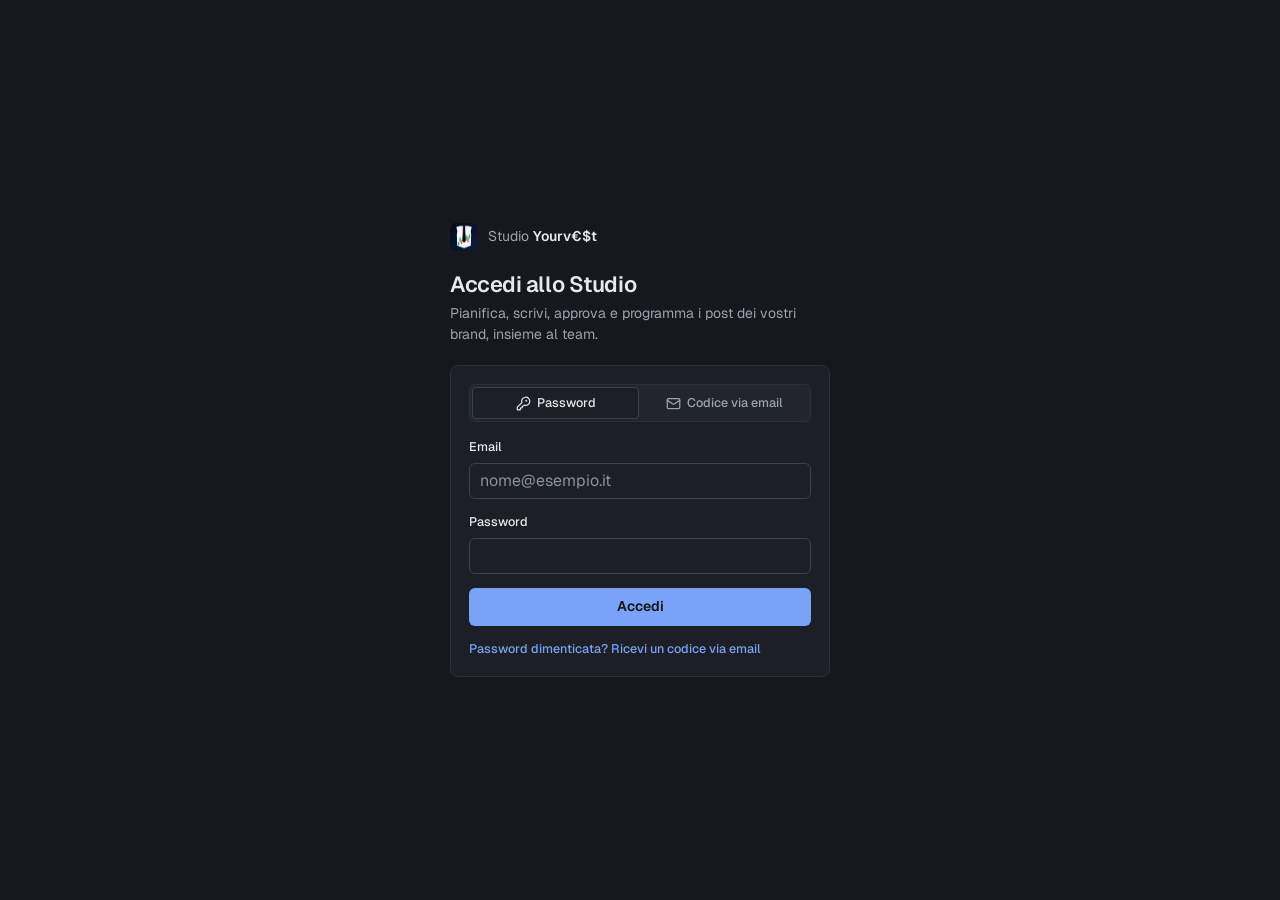
==== commit 477e72b3: "Sito pubblico: solo accesso, niente demo; noindex Co-Authored-By: Claude Opus 5.5 <noreply@anthropic" ====
--- a/index.html
+++ b/index.html
@@ -5,6 +5,7 @@
     <meta name="viewport" content="width=device-width, initial-scale=1.0, viewport-fit=cover" />
     <meta name="theme-color" content="#16181d" />
     <meta name="color-scheme" content="dark light" />
+    <meta name="robots" content="noindex, nofollow" />
     <link rel="icon" href="logo.png" />
     <link rel="preconnect" href="https://fonts.googleapis.com" />
     <link href="https://fonts.googleapis.com/css2?family=Geist:wght@400..700&family=Geist+Mono:wght@400..600&family=Fraunces:opsz,wght@9..144,600;9..144,700&family=Nunito:wght@400;600;700;800&family=JetBrains+Mono:wght@400;600;700&display=swap" rel="stylesheet" />
